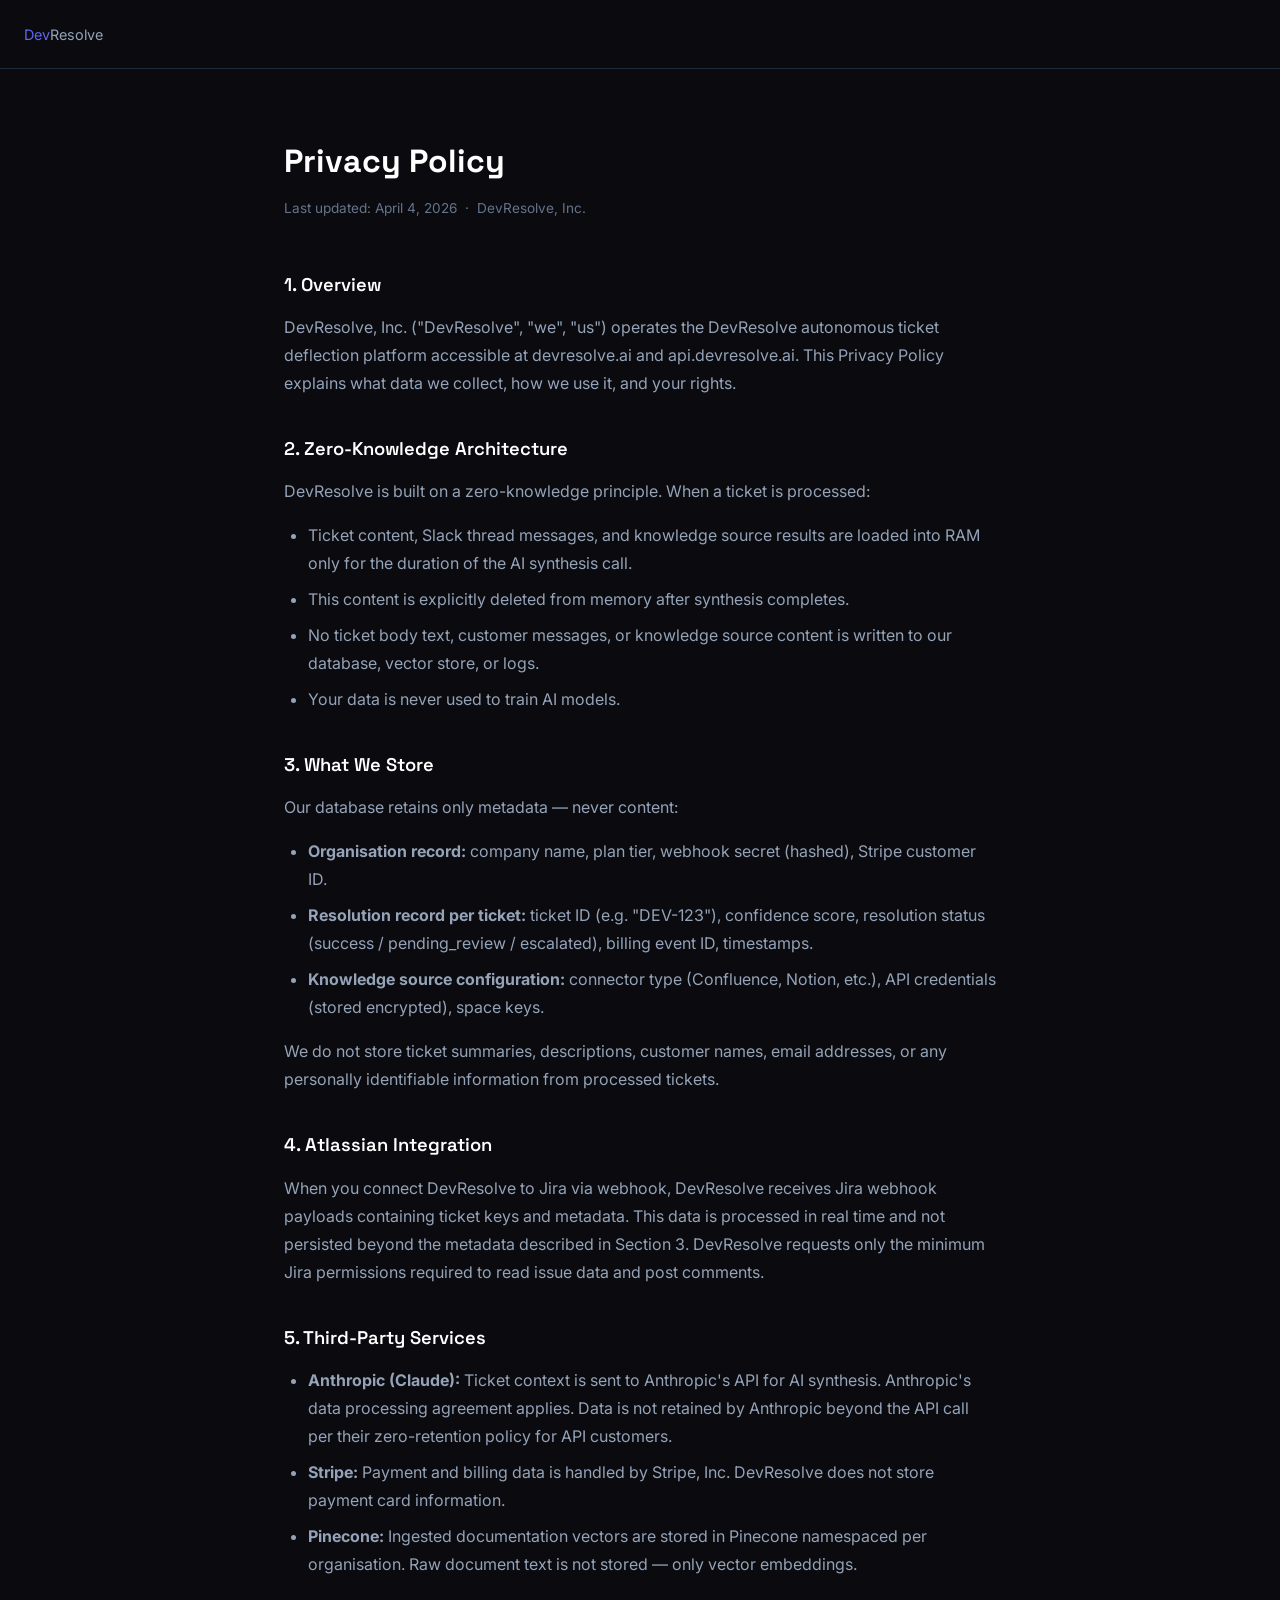
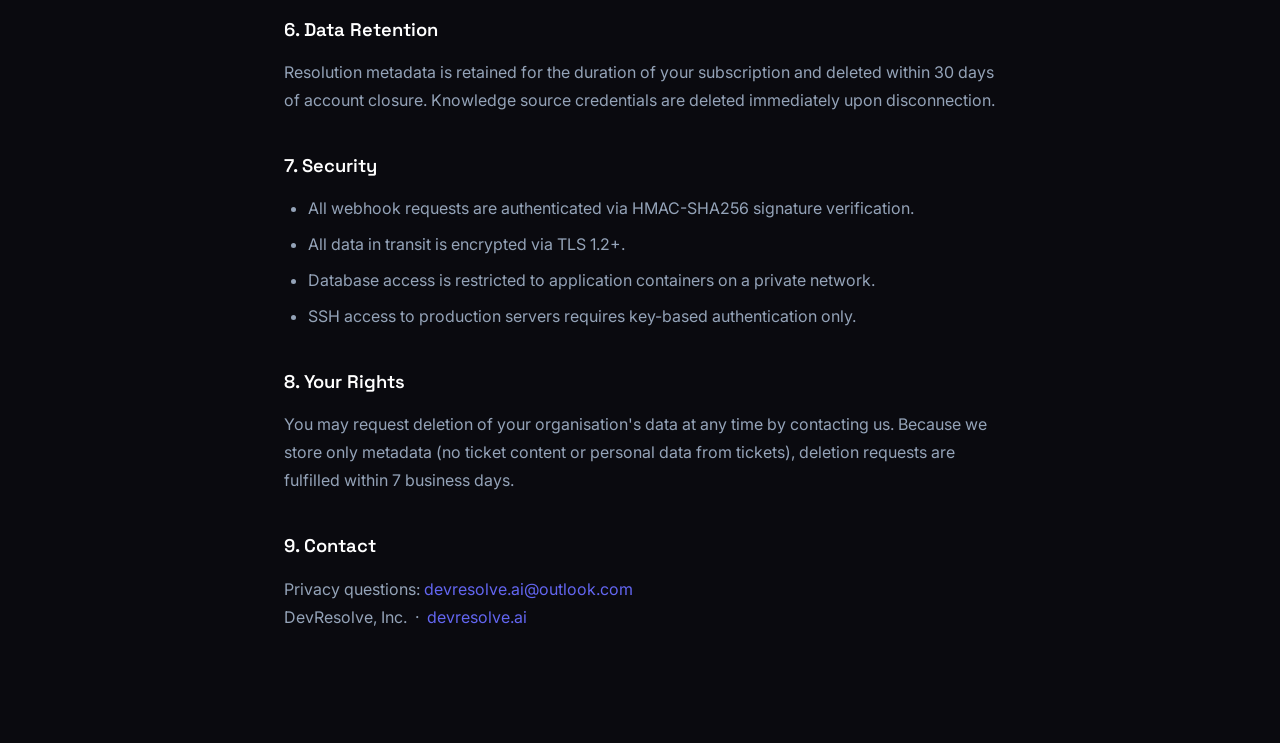
==== devresolve-landing/privacy.html @ 2c09446d "legal: add privacy policy and terms of service pages (required for Atlassian Marketplace)" ====
<!DOCTYPE html>
<html lang="en">
  <head>
    <meta charset="utf-8">
    <meta name="viewport" content="width=device-width, initial-scale=1">
    <title>Privacy Policy — DevResolve</title>
    <link href="https://fonts.googleapis.com/css2?family=Inter:wght@300;400;500;600;700&family=Space+Grotesk:wght@500;600;700&display=swap" rel="stylesheet">
    <style>
      *, *::before, *::after { box-sizing: border-box; margin: 0; padding: 0; }
      body { font-family: 'Inter', sans-serif; background: #0a0a0f; color: #e2e8f0; line-height: 1.75; }
      .container { max-width: 760px; margin: 0 auto; padding: 64px 24px 96px; }
      h1 { font-family: 'Space Grotesk', sans-serif; font-size: 2rem; font-weight: 700; color: #fff; margin-bottom: 8px; }
      .meta { font-size: 0.85rem; color: #64748b; margin-bottom: 48px; }
      h2 { font-family: 'Space Grotesk', sans-serif; font-size: 1.15rem; font-weight: 600; color: #fff; margin: 36px 0 12px; }
      p { color: #94a3b8; margin-bottom: 16px; }
      ul { color: #94a3b8; padding-left: 24px; margin-bottom: 16px; }
      ul li { margin-bottom: 8px; }
      a { color: #6366f1; text-decoration: none; }
      a:hover { text-decoration: underline; }
      .nav { padding: 20px 24px; border-bottom: 1px solid #1e293b; }
      .nav a { color: #94a3b8; font-size: 0.9rem; }
      .nav a span { color: #6366f1; }
    </style>
  </head>
  <body>
    <div class="nav"><a href="/"><span>Dev</span>Resolve</a></div>
    <div class="container">
      <h1>Privacy Policy</h1>
      <p class="meta">Last updated: April 4, 2026 &nbsp;·&nbsp; DevResolve, Inc.</p>

      <h2>1. Overview</h2>
      <p>DevResolve, Inc. ("DevResolve", "we", "us") operates the DevResolve autonomous ticket deflection platform accessible at devresolve.ai and api.devresolve.ai. This Privacy Policy explains what data we collect, how we use it, and your rights.</p>

      <h2>2. Zero-Knowledge Architecture</h2>
      <p>DevResolve is built on a zero-knowledge principle. When a ticket is processed:</p>
      <ul>
        <li>Ticket content, Slack thread messages, and knowledge source results are loaded into RAM only for the duration of the AI synthesis call.</li>
        <li>This content is explicitly deleted from memory after synthesis completes.</li>
        <li>No ticket body text, customer messages, or knowledge source content is written to our database, vector store, or logs.</li>
        <li>Your data is never used to train AI models.</li>
      </ul>

      <h2>3. What We Store</h2>
      <p>Our database retains only metadata — never content:</p>
      <ul>
        <li><strong>Organisation record:</strong> company name, plan tier, webhook secret (hashed), Stripe customer ID.</li>
        <li><strong>Resolution record per ticket:</strong> ticket ID (e.g. "DEV-123"), confidence score, resolution status (success / pending_review / escalated), billing event ID, timestamps.</li>
        <li><strong>Knowledge source configuration:</strong> connector type (Confluence, Notion, etc.), API credentials (stored encrypted), space keys.</li>
      </ul>
      <p>We do not store ticket summaries, descriptions, customer names, email addresses, or any personally identifiable information from processed tickets.</p>

      <h2>4. Atlassian Integration</h2>
      <p>When you connect DevResolve to Jira via webhook, DevResolve receives Jira webhook payloads containing ticket keys and metadata. This data is processed in real time and not persisted beyond the metadata described in Section 3. DevResolve requests only the minimum Jira permissions required to read issue data and post comments.</p>

      <h2>5. Third-Party Services</h2>
      <ul>
        <li><strong>Anthropic (Claude):</strong> Ticket context is sent to Anthropic's API for AI synthesis. Anthropic's data processing agreement applies. Data is not retained by Anthropic beyond the API call per their zero-retention policy for API customers.</li>
        <li><strong>Stripe:</strong> Payment and billing data is handled by Stripe, Inc. DevResolve does not store payment card information.</li>
        <li><strong>Pinecone:</strong> Ingested documentation vectors are stored in Pinecone namespaced per organisation. Raw document text is not stored — only vector embeddings.</li>
      </ul>

      <h2>6. Data Retention</h2>
      <p>Resolution metadata is retained for the duration of your subscription and deleted within 30 days of account closure. Knowledge source credentials are deleted immediately upon disconnection.</p>

      <h2>7. Security</h2>
      <ul>
        <li>All webhook requests are authenticated via HMAC-SHA256 signature verification.</li>
        <li>All data in transit is encrypted via TLS 1.2+.</li>
        <li>Database access is restricted to application containers on a private network.</li>
        <li>SSH access to production servers requires key-based authentication only.</li>
      </ul>

      <h2>8. Your Rights</h2>
      <p>You may request deletion of your organisation's data at any time by contacting us. Because we store only metadata (no ticket content or personal data from tickets), deletion requests are fulfilled within 7 business days.</p>

      <h2>9. Contact</h2>
      <p>Privacy questions: <a href="mailto:devresolve.ai@outlook.com">devresolve.ai@outlook.com</a><br>
      DevResolve, Inc. &nbsp;·&nbsp; <a href="https://devresolve.ai">devresolve.ai</a></p>
    </div>
  </body>
</html>
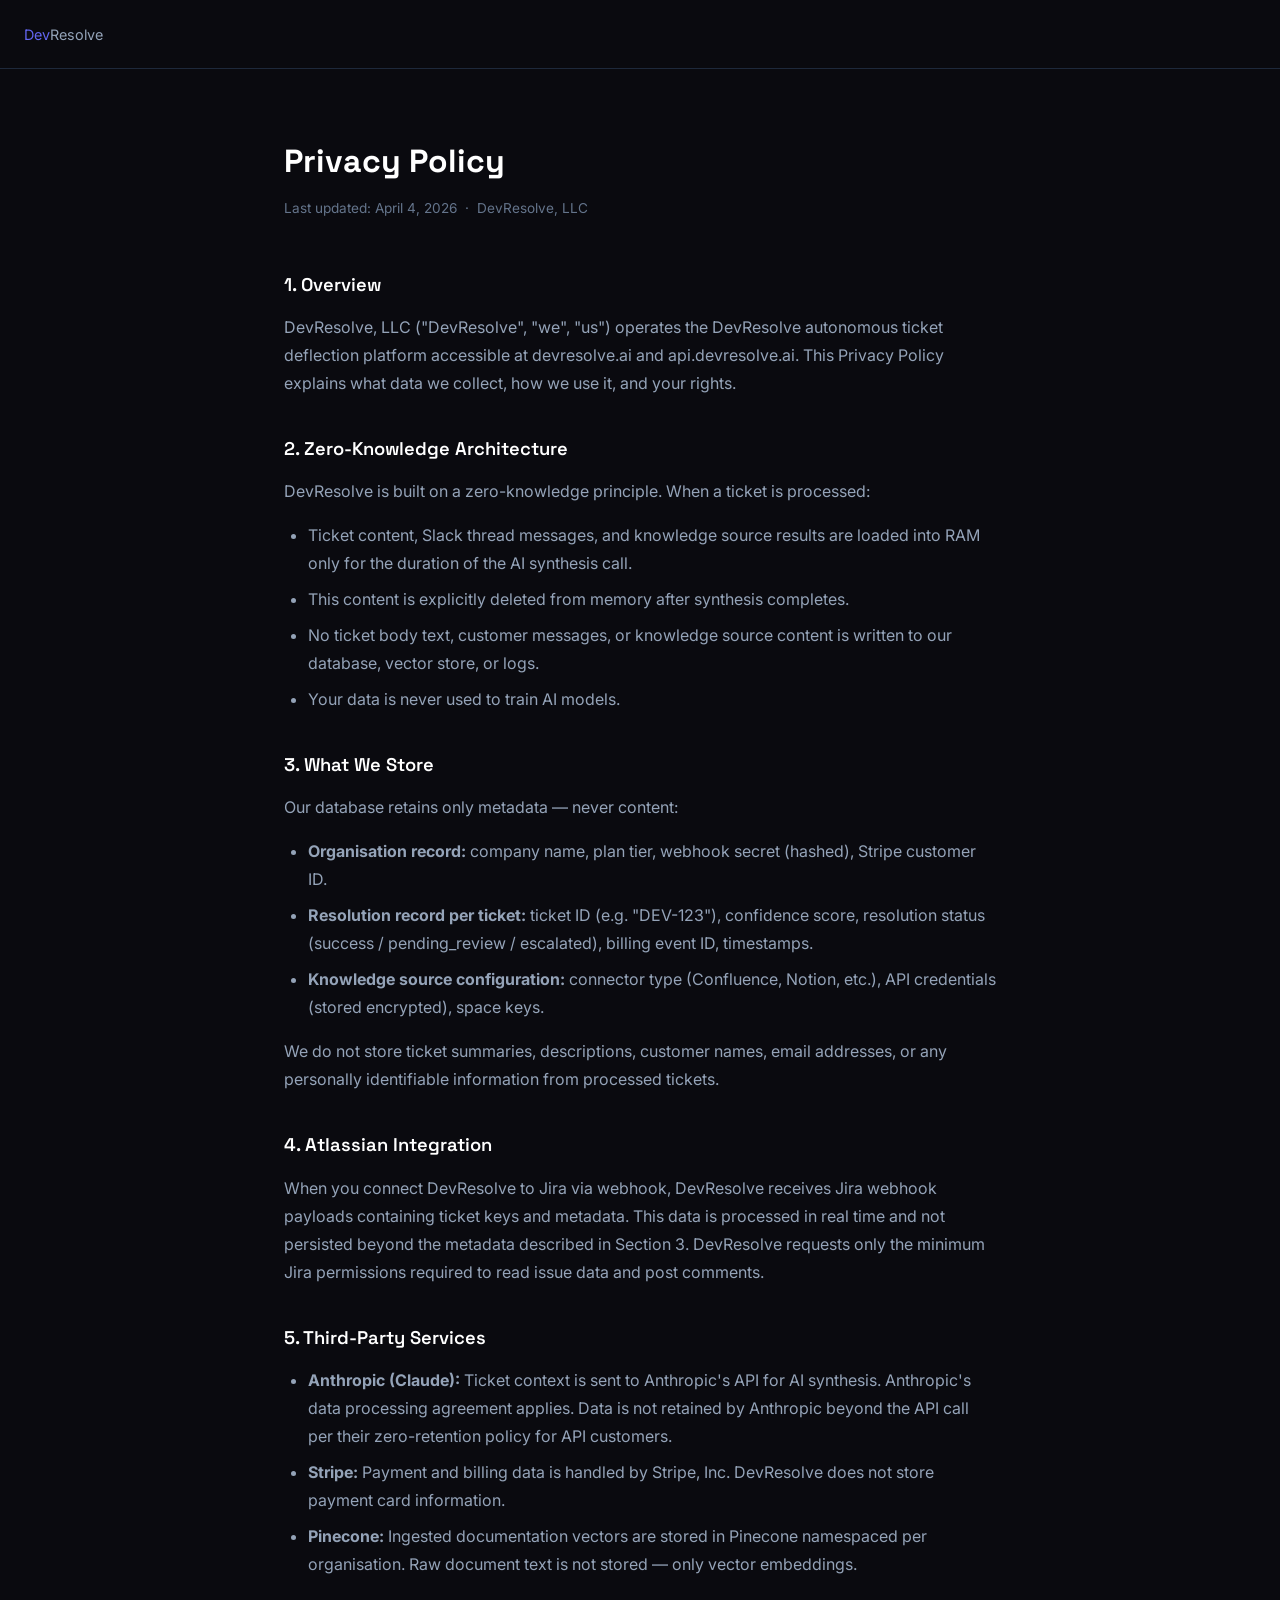
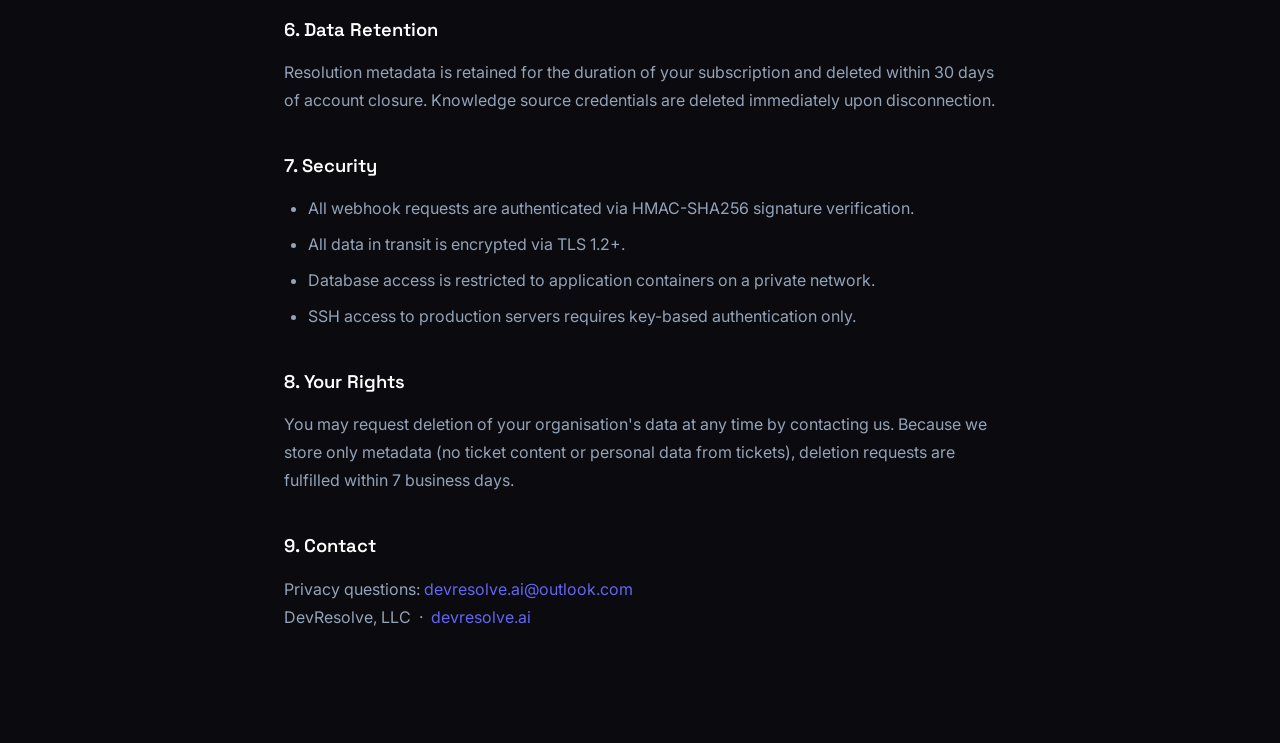
==== commit edcd7f61: "Rebrand: DevResolve Inc -> LLC across all pages" ====
--- a/devresolve-landing/privacy.html
+++ b/devresolve-landing/privacy.html
@@ -26,10 +26,10 @@
     <div class="nav"><a href="/"><span>Dev</span>Resolve</a></div>
     <div class="container">
       <h1>Privacy Policy</h1>
-      <p class="meta">Last updated: April 4, 2026 &nbsp;·&nbsp; DevResolve, Inc.</p>
+      <p class="meta">Last updated: April 4, 2026 &nbsp;·&nbsp; DevResolve, LLC</p>
 
       <h2>1. Overview</h2>
-      <p>DevResolve, Inc. ("DevResolve", "we", "us") operates the DevResolve autonomous ticket deflection platform accessible at devresolve.ai and api.devresolve.ai. This Privacy Policy explains what data we collect, how we use it, and your rights.</p>
+      <p>DevResolve, LLC ("DevResolve", "we", "us") operates the DevResolve autonomous ticket deflection platform accessible at devresolve.ai and api.devresolve.ai. This Privacy Policy explains what data we collect, how we use it, and your rights.</p>
 
       <h2>2. Zero-Knowledge Architecture</h2>
       <p>DevResolve is built on a zero-knowledge principle. When a ticket is processed:</p>
@@ -75,7 +75,7 @@
 
       <h2>9. Contact</h2>
       <p>Privacy questions: <a href="mailto:devresolve.ai@outlook.com">devresolve.ai@outlook.com</a><br>
-      DevResolve, Inc. &nbsp;·&nbsp; <a href="https://devresolve.ai">devresolve.ai</a></p>
+      DevResolve, LLC &nbsp;·&nbsp; <a href="https://devresolve.ai">devresolve.ai</a></p>
     </div>
   </body>
 </html>
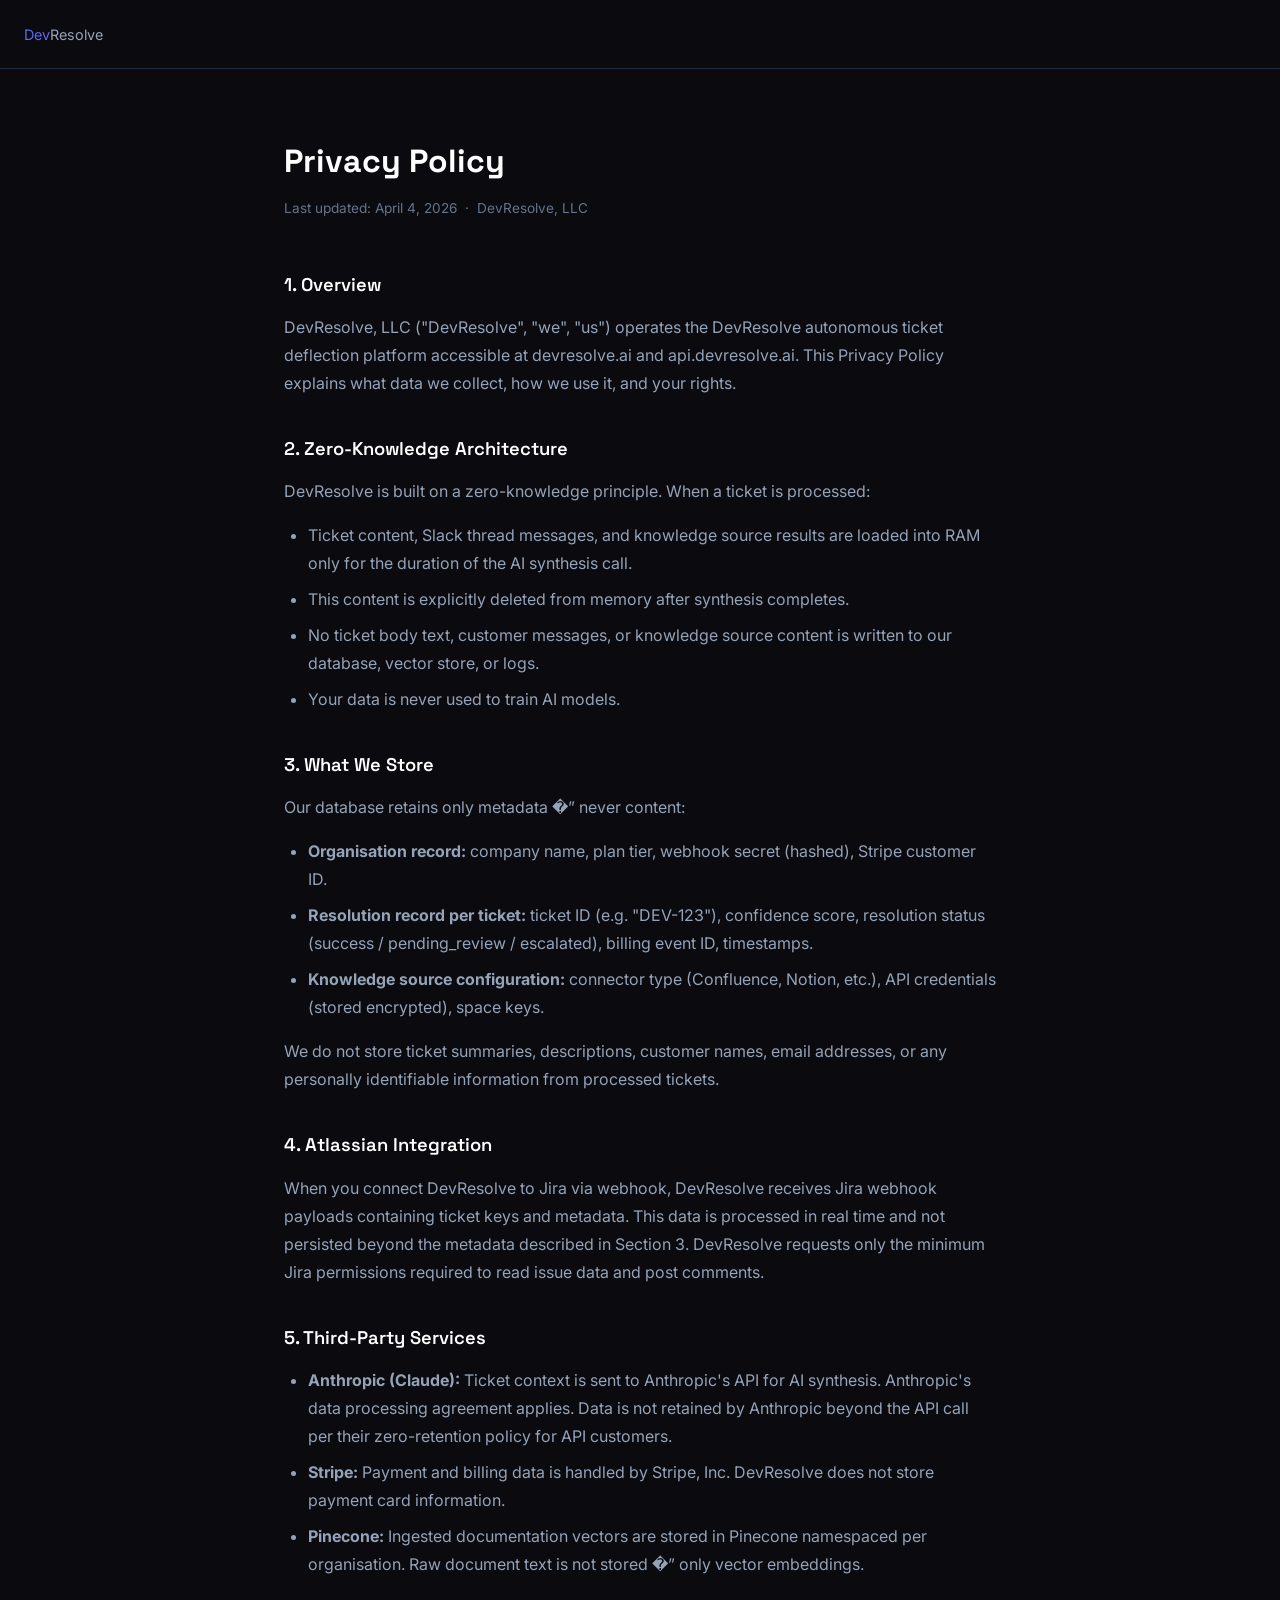
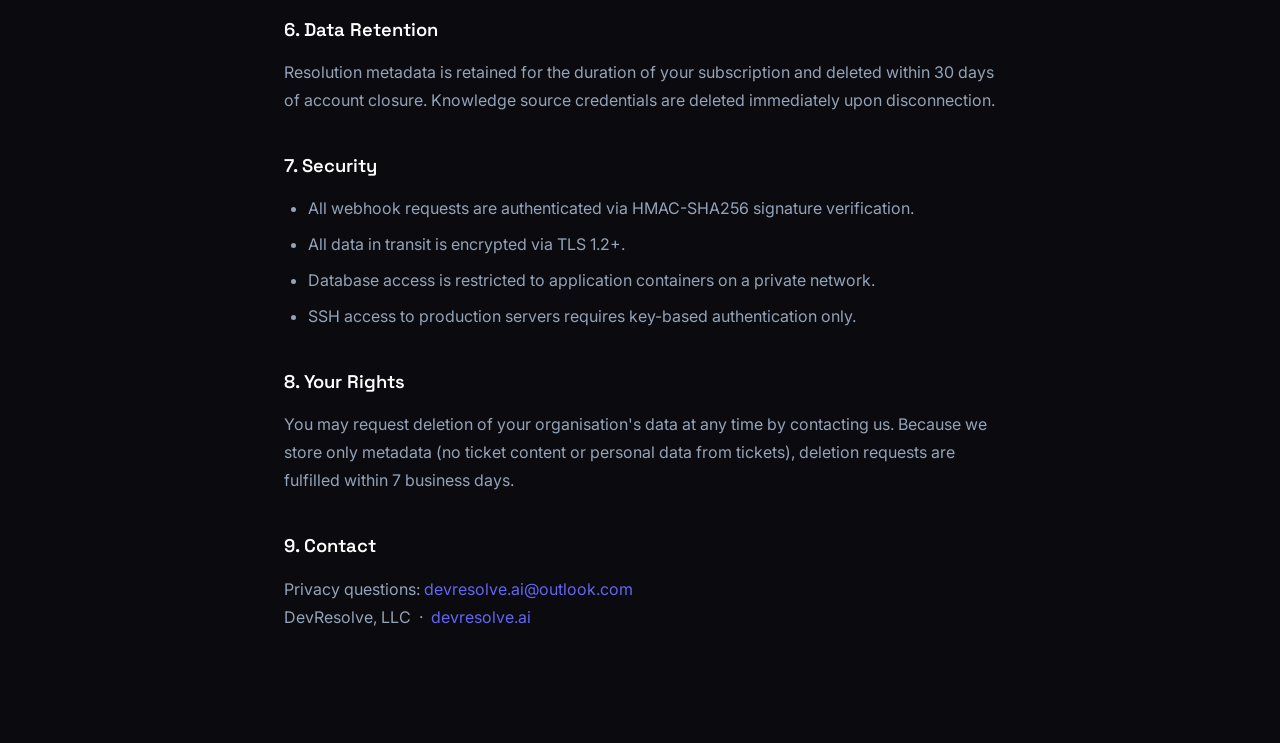
==== commit 474201ec: "Fix: replace Windows-1252 em-dashes with HTML entities (fixes ? rendering)" ====
--- a/devresolve-landing/privacy.html
+++ b/devresolve-landing/privacy.html
@@ -3,7 +3,7 @@
   <head>
     <meta charset="utf-8">
     <meta name="viewport" content="width=device-width, initial-scale=1">
-    <title>Privacy Policy — DevResolve</title>
+    <title>Privacy Policy �&rdquo; DevResolve</title>
     <link href="https://fonts.googleapis.com/css2?family=Inter:wght@300;400;500;600;700&family=Space+Grotesk:wght@500;600;700&display=swap" rel="stylesheet">
     <style>
       *, *::before, *::after { box-sizing: border-box; margin: 0; padding: 0; }
@@ -41,7 +41,7 @@
       </ul>
 
       <h2>3. What We Store</h2>
-      <p>Our database retains only metadata — never content:</p>
+      <p>Our database retains only metadata �&rdquo; never content:</p>
       <ul>
         <li><strong>Organisation record:</strong> company name, plan tier, webhook secret (hashed), Stripe customer ID.</li>
         <li><strong>Resolution record per ticket:</strong> ticket ID (e.g. "DEV-123"), confidence score, resolution status (success / pending_review / escalated), billing event ID, timestamps.</li>
@@ -56,7 +56,7 @@
       <ul>
         <li><strong>Anthropic (Claude):</strong> Ticket context is sent to Anthropic's API for AI synthesis. Anthropic's data processing agreement applies. Data is not retained by Anthropic beyond the API call per their zero-retention policy for API customers.</li>
         <li><strong>Stripe:</strong> Payment and billing data is handled by Stripe, Inc. DevResolve does not store payment card information.</li>
-        <li><strong>Pinecone:</strong> Ingested documentation vectors are stored in Pinecone namespaced per organisation. Raw document text is not stored — only vector embeddings.</li>
+        <li><strong>Pinecone:</strong> Ingested documentation vectors are stored in Pinecone namespaced per organisation. Raw document text is not stored �&rdquo; only vector embeddings.</li>
       </ul>
 
       <h2>6. Data Retention</h2>
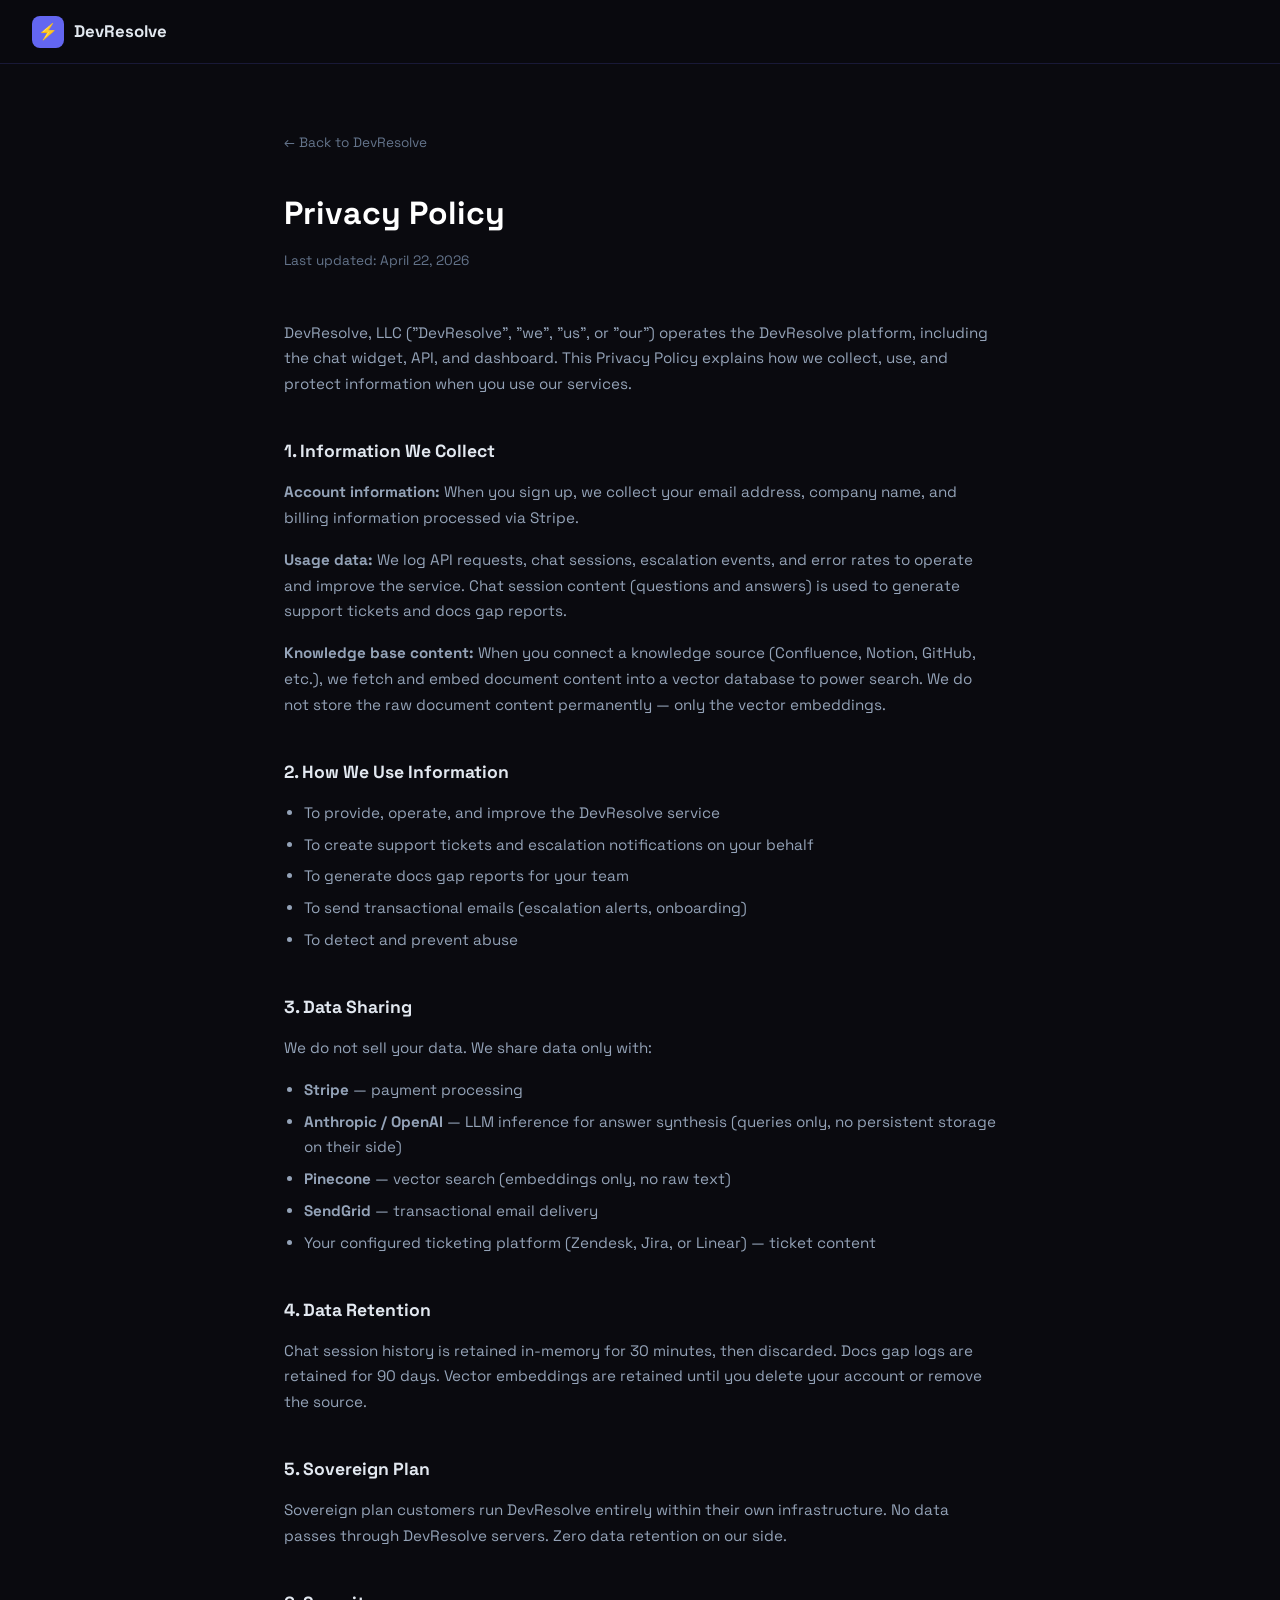
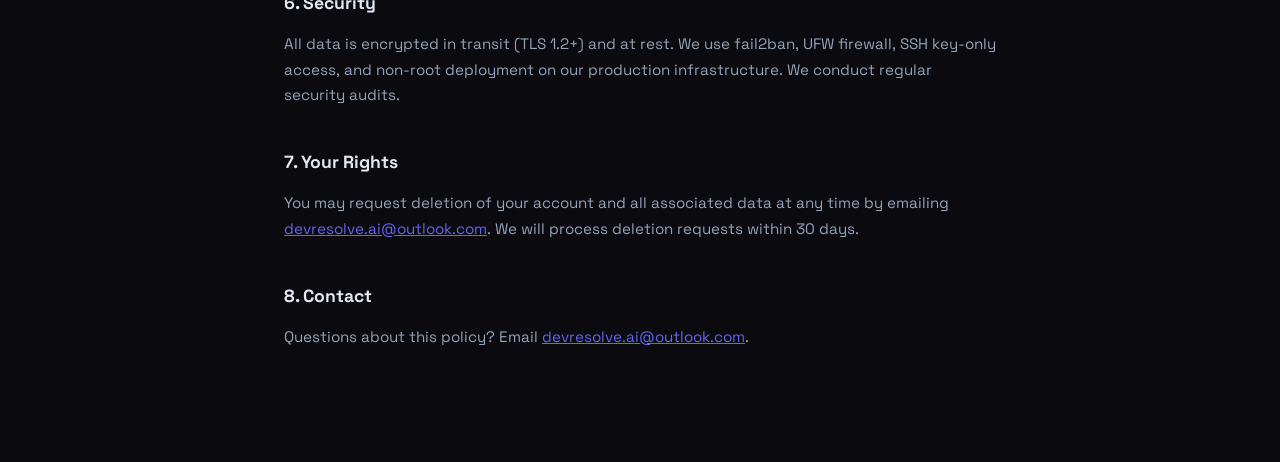
==== commit 650240c0: "feat: Sovereign plan, privacy/terms/security pages, remove Fin trademark reference, footer legal lin" ====
--- a/devresolve-landing/privacy.html
+++ b/devresolve-landing/privacy.html
@@ -1,81 +1,80 @@
 <!DOCTYPE html>
 <html lang="en">
-  <head>
-    <meta charset="utf-8">
-    <meta name="viewport" content="width=device-width, initial-scale=1">
-    <title>Privacy Policy �&rdquo; DevResolve</title>
-    <link href="https://fonts.googleapis.com/css2?family=Inter:wght@300;400;500;600;700&family=Space+Grotesk:wght@500;600;700&display=swap" rel="stylesheet">
-    <style>
-      *, *::before, *::after { box-sizing: border-box; margin: 0; padding: 0; }
-      body { font-family: 'Inter', sans-serif; background: #0a0a0f; color: #e2e8f0; line-height: 1.75; }
-      .container { max-width: 760px; margin: 0 auto; padding: 64px 24px 96px; }
-      h1 { font-family: 'Space Grotesk', sans-serif; font-size: 2rem; font-weight: 700; color: #fff; margin-bottom: 8px; }
-      .meta { font-size: 0.85rem; color: #64748b; margin-bottom: 48px; }
-      h2 { font-family: 'Space Grotesk', sans-serif; font-size: 1.15rem; font-weight: 600; color: #fff; margin: 36px 0 12px; }
-      p { color: #94a3b8; margin-bottom: 16px; }
-      ul { color: #94a3b8; padding-left: 24px; margin-bottom: 16px; }
-      ul li { margin-bottom: 8px; }
-      a { color: #6366f1; text-decoration: none; }
-      a:hover { text-decoration: underline; }
-      .nav { padding: 20px 24px; border-bottom: 1px solid #1e293b; }
-      .nav a { color: #94a3b8; font-size: 0.9rem; }
-      .nav a span { color: #6366f1; }
-    </style>
-  </head>
-  <body>
-    <div class="nav"><a href="/"><span>Dev</span>Resolve</a></div>
-    <div class="container">
-      <h1>Privacy Policy</h1>
-      <p class="meta">Last updated: April 4, 2026 &nbsp;·&nbsp; DevResolve, LLC</p>
+<head>
+  <meta charset="UTF-8"/>
+  <meta name="viewport" content="width=device-width, initial-scale=1.0"/>
+  <title>Privacy Policy — DevResolve</title>
+  <link href="https://fonts.googleapis.com/css2?family=Space+Grotesk:wght@400;500;600;700&display=swap" rel="stylesheet"/>
+  <style>
+    *,*::before,*::after{box-sizing:border-box;margin:0;padding:0}
+    body{font-family:'Space Grotesk',sans-serif;background:#0a0a0f;color:#e2e8f0;line-height:1.7;-webkit-font-smoothing:antialiased}
+    nav{position:sticky;top:0;z-index:100;display:flex;align-items:center;padding:0 32px;height:64px;background:rgba(10,10,15,0.92);border-bottom:1px solid rgba(99,102,241,0.18);backdrop-filter:blur(12px)}
+    .nav-logo{display:flex;align-items:center;gap:10px;font-weight:700;font-size:1.05rem;color:#e2e8f0;text-decoration:none}
+    .logo-mark{width:32px;height:32px;background:#6366f1;border-radius:8px;display:flex;align-items:center;justify-content:center;font-size:16px}
+    .wrap{max-width:760px;margin:0 auto;padding:64px 24px 96px}
+    h1{font-size:2rem;font-weight:700;color:#fff;margin-bottom:8px}
+    .updated{color:#64748b;font-size:0.85rem;margin-bottom:48px}
+    h2{font-size:1.1rem;font-weight:700;color:#e2e8f0;margin:40px 0 12px}
+    p{color:#94a3b8;margin-bottom:16px;font-size:0.95rem}
+    ul{color:#94a3b8;padding-left:20px;margin-bottom:16px;font-size:0.95rem}
+    ul li{margin-bottom:6px}
+    a{color:#6366f1}
+    .back{display:inline-block;margin-bottom:32px;color:#64748b;font-size:0.85rem;text-decoration:none}
+    .back:hover{color:#e2e8f0}
+  </style>
+</head>
+<body>
+  <nav>
+    <a class="nav-logo" href="/">
+      <span class="logo-mark">⚡</span>
+      DevResolve
+    </a>
+  </nav>
+  <div class="wrap">
+    <a href="/" class="back">← Back to DevResolve</a>
+    <h1>Privacy Policy</h1>
+    <p class="updated">Last updated: April 22, 2026</p>
 
-      <h2>1. Overview</h2>
-      <p>DevResolve, LLC ("DevResolve", "we", "us") operates the DevResolve autonomous ticket deflection platform accessible at devresolve.ai and api.devresolve.ai. This Privacy Policy explains what data we collect, how we use it, and your rights.</p>
+    <p>DevResolve, LLC ("DevResolve", "we", "us", or "our") operates the DevResolve platform, including the chat widget, API, and dashboard. This Privacy Policy explains how we collect, use, and protect information when you use our services.</p>
 
-      <h2>2. Zero-Knowledge Architecture</h2>
-      <p>DevResolve is built on a zero-knowledge principle. When a ticket is processed:</p>
-      <ul>
-        <li>Ticket content, Slack thread messages, and knowledge source results are loaded into RAM only for the duration of the AI synthesis call.</li>
-        <li>This content is explicitly deleted from memory after synthesis completes.</li>
-        <li>No ticket body text, customer messages, or knowledge source content is written to our database, vector store, or logs.</li>
-        <li>Your data is never used to train AI models.</li>
-      </ul>
+    <h2>1. Information We Collect</h2>
+    <p><strong>Account information:</strong> When you sign up, we collect your email address, company name, and billing information processed via Stripe.</p>
+    <p><strong>Usage data:</strong> We log API requests, chat sessions, escalation events, and error rates to operate and improve the service. Chat session content (questions and answers) is used to generate support tickets and docs gap reports.</p>
+    <p><strong>Knowledge base content:</strong> When you connect a knowledge source (Confluence, Notion, GitHub, etc.), we fetch and embed document content into a vector database to power search. We do not store the raw document content permanently — only the vector embeddings.</p>
 
-      <h2>3. What We Store</h2>
-      <p>Our database retains only metadata �&rdquo; never content:</p>
-      <ul>
-        <li><strong>Organisation record:</strong> company name, plan tier, webhook secret (hashed), Stripe customer ID.</li>
-        <li><strong>Resolution record per ticket:</strong> ticket ID (e.g. "DEV-123"), confidence score, resolution status (success / pending_review / escalated), billing event ID, timestamps.</li>
-        <li><strong>Knowledge source configuration:</strong> connector type (Confluence, Notion, etc.), API credentials (stored encrypted), space keys.</li>
-      </ul>
-      <p>We do not store ticket summaries, descriptions, customer names, email addresses, or any personally identifiable information from processed tickets.</p>
+    <h2>2. How We Use Information</h2>
+    <ul>
+      <li>To provide, operate, and improve the DevResolve service</li>
+      <li>To create support tickets and escalation notifications on your behalf</li>
+      <li>To generate docs gap reports for your team</li>
+      <li>To send transactional emails (escalation alerts, onboarding)</li>
+      <li>To detect and prevent abuse</li>
+    </ul>
 
-      <h2>4. Atlassian Integration</h2>
-      <p>When you connect DevResolve to Jira via webhook, DevResolve receives Jira webhook payloads containing ticket keys and metadata. This data is processed in real time and not persisted beyond the metadata described in Section 3. DevResolve requests only the minimum Jira permissions required to read issue data and post comments.</p>
+    <h2>3. Data Sharing</h2>
+    <p>We do not sell your data. We share data only with:</p>
+    <ul>
+      <li><strong>Stripe</strong> — payment processing</li>
+      <li><strong>Anthropic / OpenAI</strong> — LLM inference for answer synthesis (queries only, no persistent storage on their side)</li>
+      <li><strong>Pinecone</strong> — vector search (embeddings only, no raw text)</li>
+      <li><strong>SendGrid</strong> — transactional email delivery</li>
+      <li>Your configured ticketing platform (Zendesk, Jira, or Linear) — ticket content</li>
+    </ul>
 
-      <h2>5. Third-Party Services</h2>
-      <ul>
-        <li><strong>Anthropic (Claude):</strong> Ticket context is sent to Anthropic's API for AI synthesis. Anthropic's data processing agreement applies. Data is not retained by Anthropic beyond the API call per their zero-retention policy for API customers.</li>
-        <li><strong>Stripe:</strong> Payment and billing data is handled by Stripe, Inc. DevResolve does not store payment card information.</li>
-        <li><strong>Pinecone:</strong> Ingested documentation vectors are stored in Pinecone namespaced per organisation. Raw document text is not stored �&rdquo; only vector embeddings.</li>
-      </ul>
+    <h2>4. Data Retention</h2>
+    <p>Chat session history is retained in-memory for 30 minutes, then discarded. Docs gap logs are retained for 90 days. Vector embeddings are retained until you delete your account or remove the source.</p>
 
-      <h2>6. Data Retention</h2>
-      <p>Resolution metadata is retained for the duration of your subscription and deleted within 30 days of account closure. Knowledge source credentials are deleted immediately upon disconnection.</p>
+    <h2>5. Sovereign Plan</h2>
+    <p>Sovereign plan customers run DevResolve entirely within their own infrastructure. No data passes through DevResolve servers. Zero data retention on our side.</p>
 
-      <h2>7. Security</h2>
-      <ul>
-        <li>All webhook requests are authenticated via HMAC-SHA256 signature verification.</li>
-        <li>All data in transit is encrypted via TLS 1.2+.</li>
-        <li>Database access is restricted to application containers on a private network.</li>
-        <li>SSH access to production servers requires key-based authentication only.</li>
-      </ul>
+    <h2>6. Security</h2>
+    <p>All data is encrypted in transit (TLS 1.2+) and at rest. We use fail2ban, UFW firewall, SSH key-only access, and non-root deployment on our production infrastructure. We conduct regular security audits.</p>
 
-      <h2>8. Your Rights</h2>
-      <p>You may request deletion of your organisation's data at any time by contacting us. Because we store only metadata (no ticket content or personal data from tickets), deletion requests are fulfilled within 7 business days.</p>
+    <h2>7. Your Rights</h2>
+    <p>You may request deletion of your account and all associated data at any time by emailing <a href="mailto:devresolve.ai@outlook.com">devresolve.ai@outlook.com</a>. We will process deletion requests within 30 days.</p>
 
-      <h2>9. Contact</h2>
-      <p>Privacy questions: <a href="mailto:devresolve.ai@outlook.com">devresolve.ai@outlook.com</a><br>
-      DevResolve, LLC &nbsp;·&nbsp; <a href="https://devresolve.ai">devresolve.ai</a></p>
-    </div>
-  </body>
+    <h2>8. Contact</h2>
+    <p>Questions about this policy? Email <a href="mailto:devresolve.ai@outlook.com">devresolve.ai@outlook.com</a>.</p>
+  </div>
+</body>
 </html>
